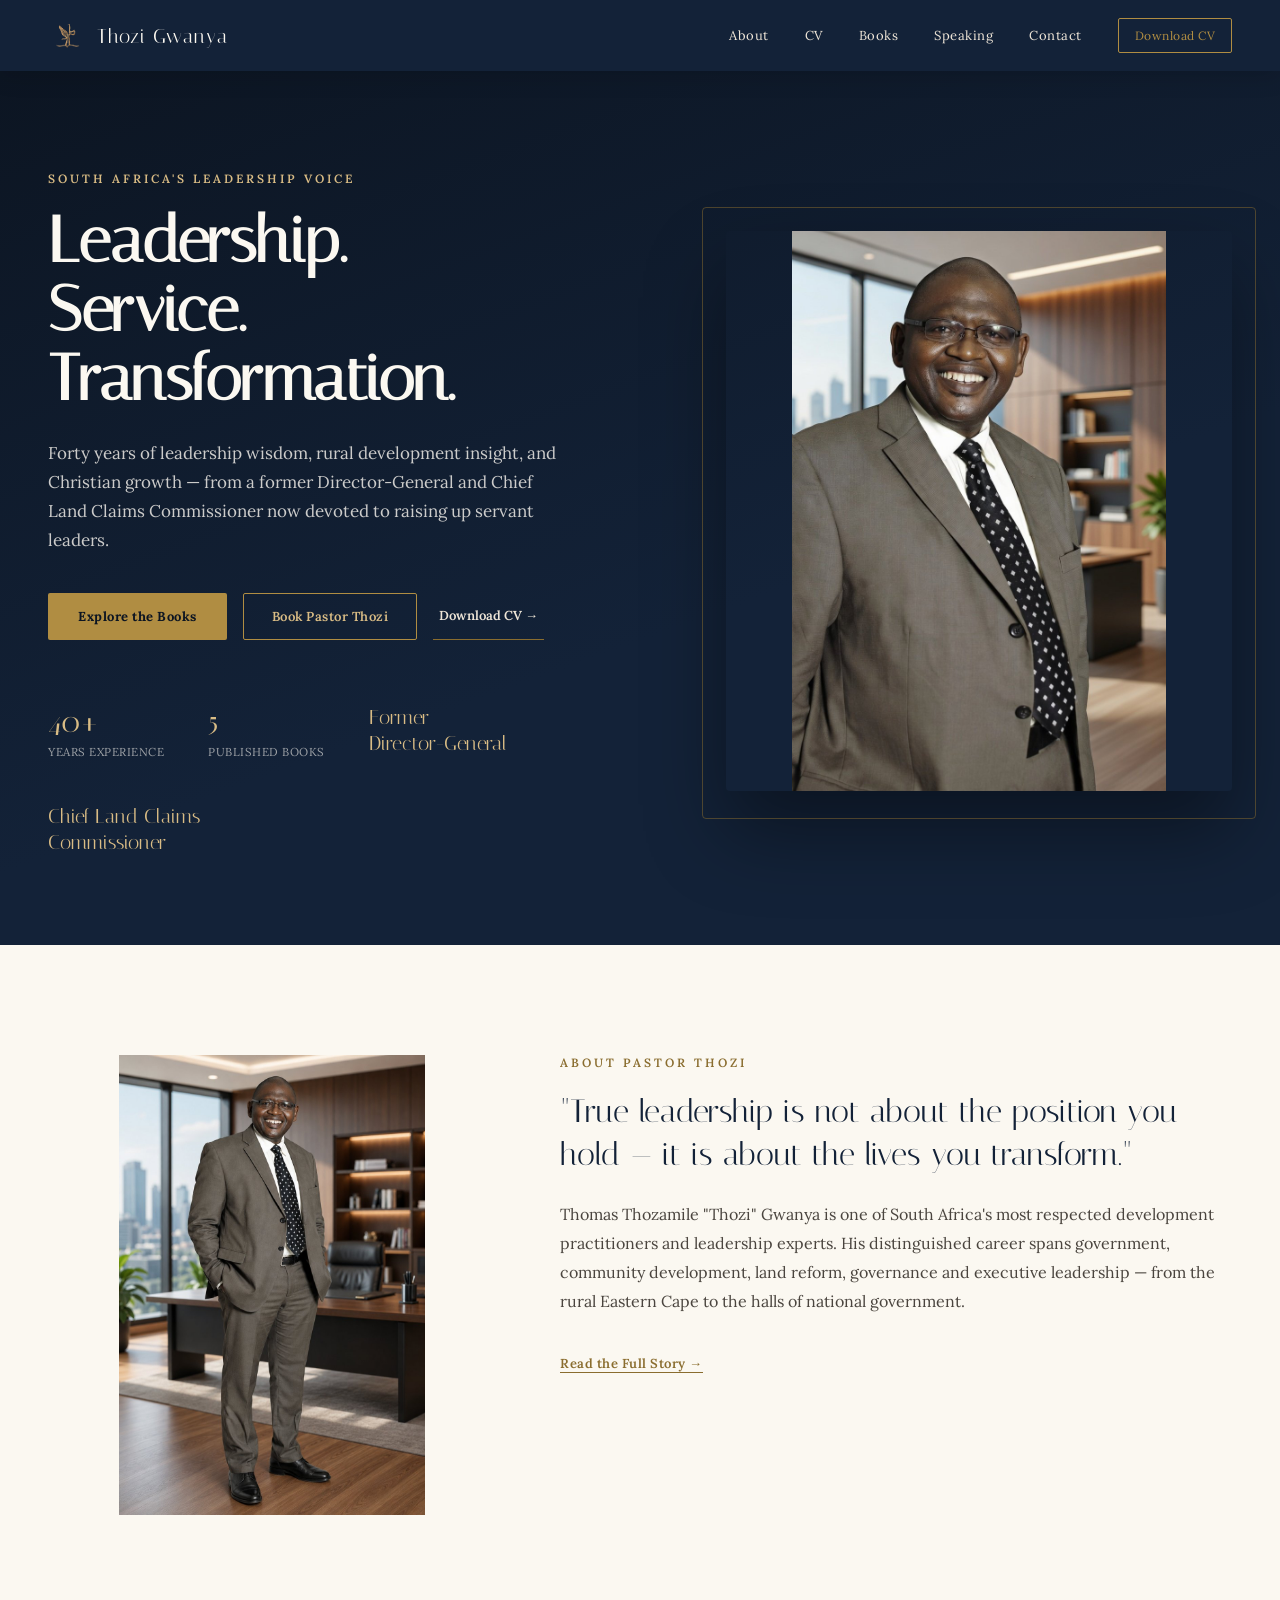
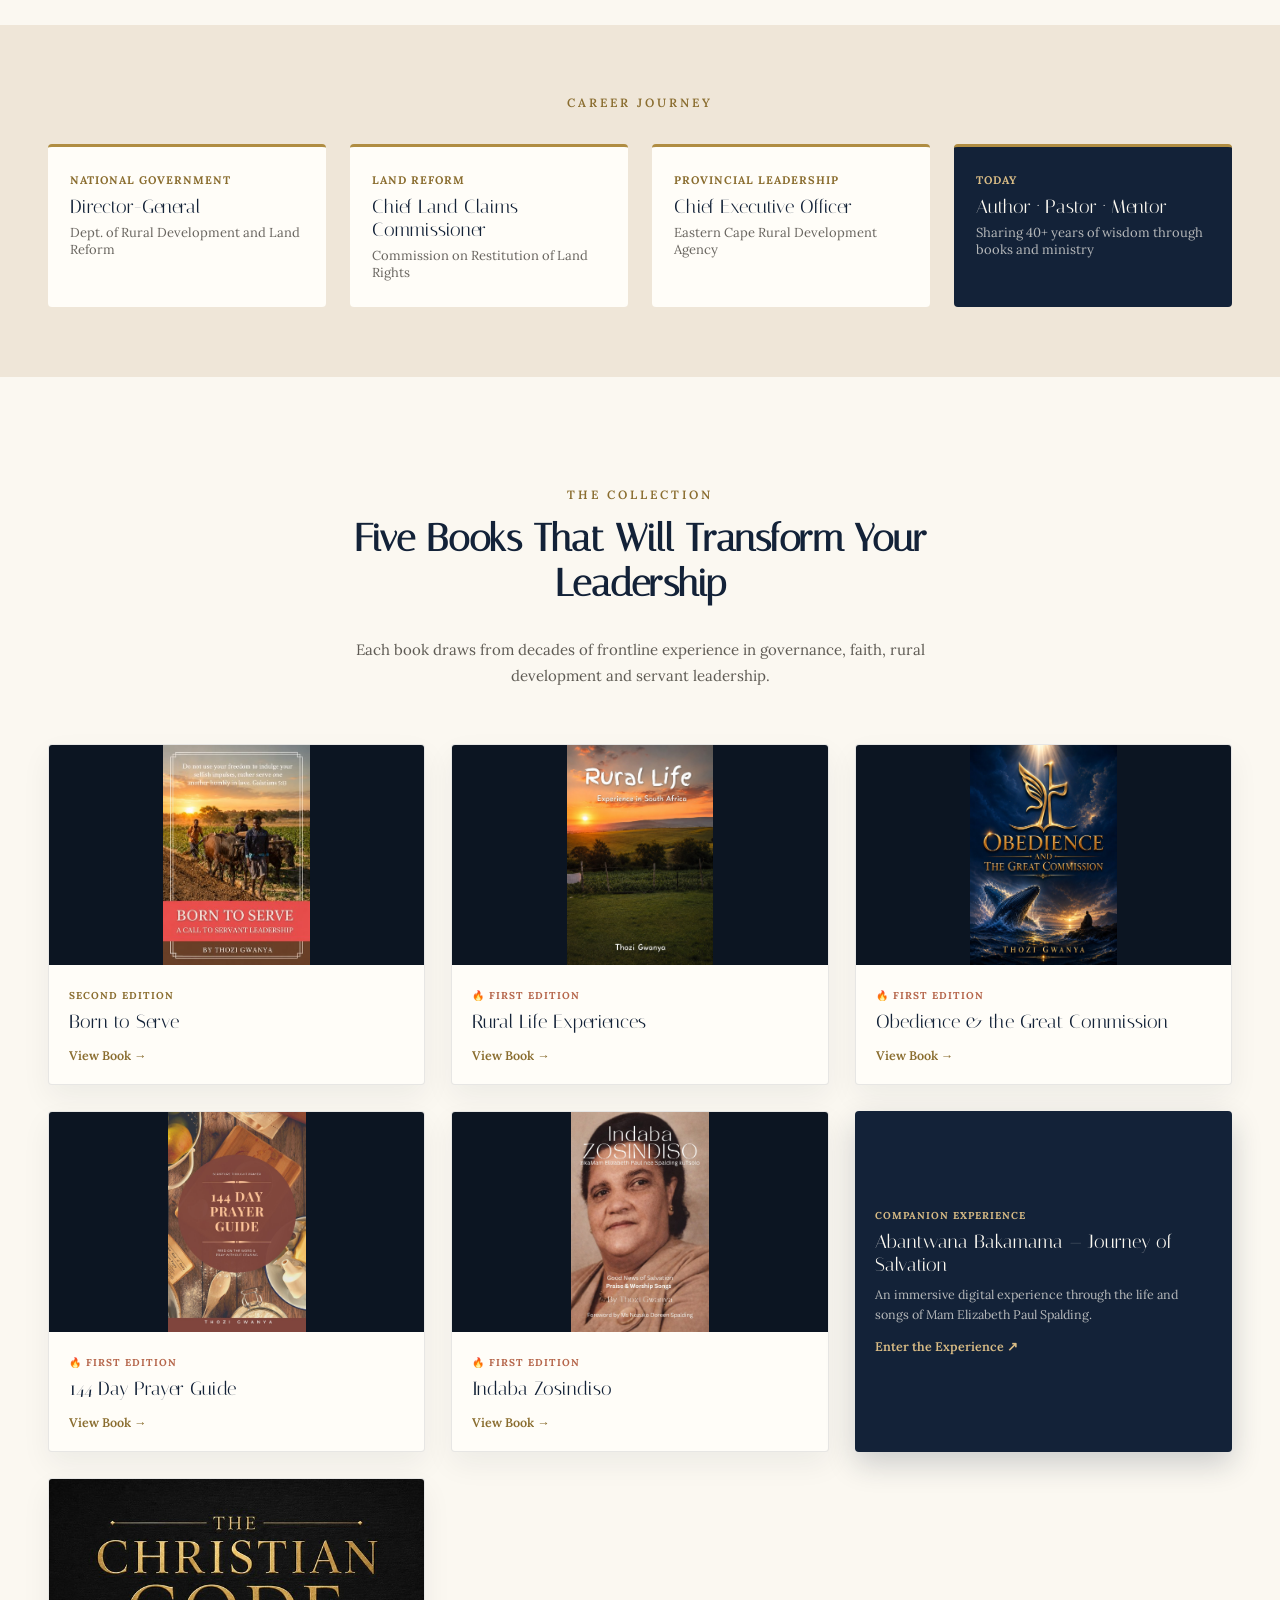
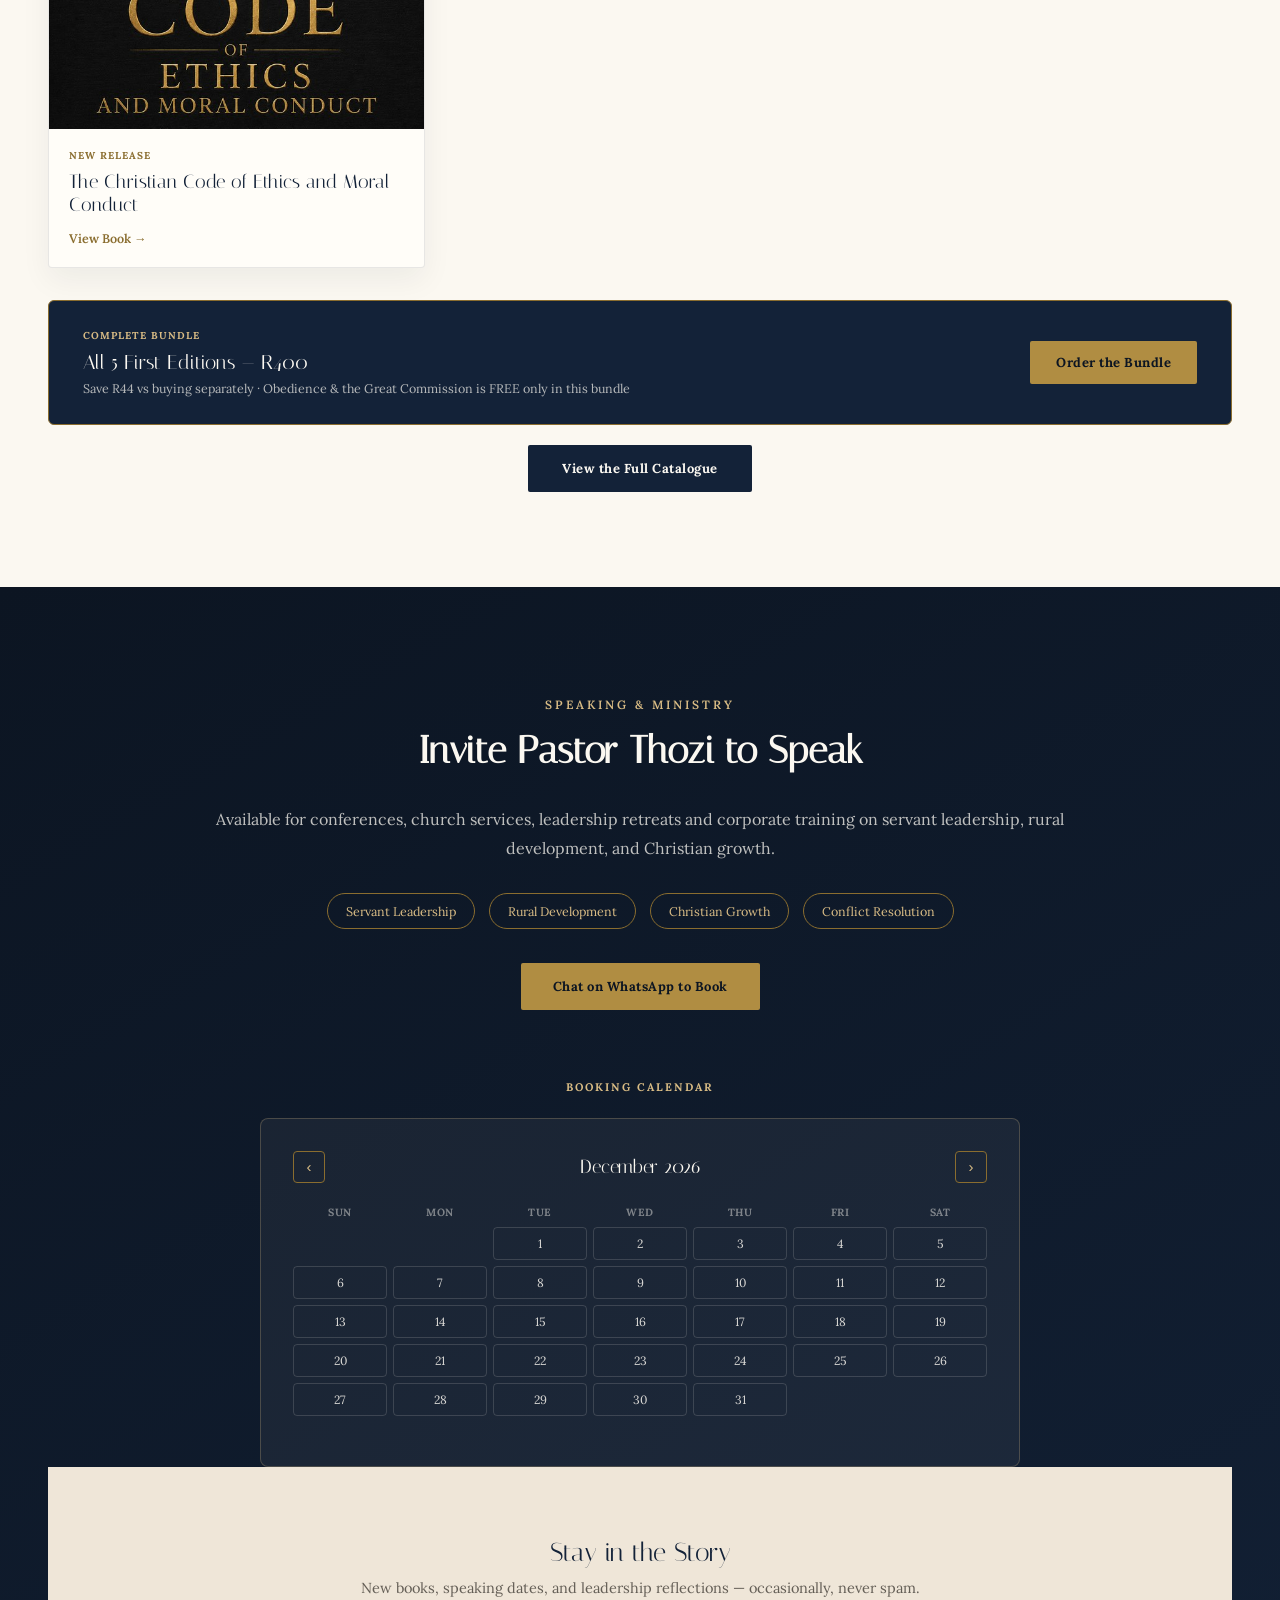
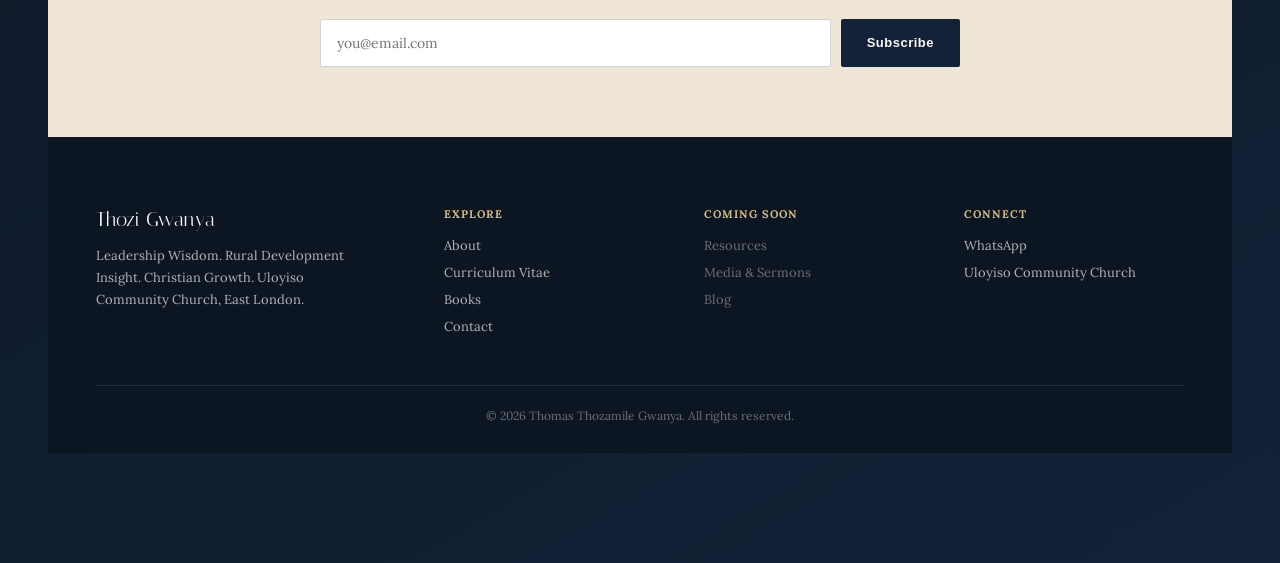
==== index.html @ d4ca09fa "Add Christian Code book catalogue entry" ====
<!DOCTYPE html>
<html lang="en">
<head>
<meta charset="UTF-8" />
<meta name="viewport" content="width=device-width, initial-scale=1.0" />
<title>Thozi Gwanya — Leadership. Service. Transformation.</title>
<link rel="preconnect" href="https://fonts.googleapis.com" />
<link href="https://fonts.googleapis.com/css2?family=Italiana&family=Lora:ital,wght@0,400;0,500;0,600;0,700;1,400&display=swap" rel="stylesheet" />
<style>
body { margin: 0; }

    body { margin: 0; background: #FBF8F1; font-family: 'Lora', serif; }
    a { color: #B08D42; text-decoration: none; }
    a:hover { color: #8A6D2F; }
    @keyframes fadeUp { from { opacity: 0; transform: translateY(18px); } to { opacity: 1; transform: translateY(0); } }
  
</style>
</head>
<body>


<div style="--navy:#132238; --navy-deep:#0C1522; --gold:#B08D42; --gold-lt:#D9BC85; --gold-dk:#8A6D2F; --cream:#FBF8F1; --white:#FFFDF8; --charcoal:#2A251F; --beige:#EFE6D8; background:var(--cream); color:var(--charcoal); overflow-x:hidden;">

  <!-- NAV -->
  <nav style="position:sticky; top:0; z-index:50; background:var(--navy); padding:18px 48px; display:flex; align-items:center; justify-content:space-between; box-shadow:0 4px 24px rgba(0,0,0,.15);">
    <a href="/" style="display:flex; align-items:center; gap:10px; font-family:'Italiana',serif; color:var(--cream); font-size:20px; letter-spacing:1px;"><img src="[data-uri]" alt="Uloyiso Community Church" style="height:28px; width:auto; mix-blend-mode:lighten;" />Thozi Gwanya</a>
    <div style="display:flex; align-items:center; gap:36px; flex-wrap:wrap;">
      <a href="/about" style="color:var(--beige); font-size:13px; letter-spacing:.5px;">About</a>
      <a href="/cv" style="color:var(--beige); font-size:13px; letter-spacing:.5px;">CV</a>
      <a href="/books" style="color:var(--beige); font-size:13px; letter-spacing:.5px;">Books</a>
      <a href="Home.html#speaking" style="color:var(--beige); font-size:13px; letter-spacing:.5px;">Speaking</a>
      <a href="/contact" style="color:var(--beige); font-size:13px; letter-spacing:.5px;">Contact</a>
      <a href="/cv" style="border:1px solid var(--gold); color:var(--gold); font-size:12px; letter-spacing:.5px; padding:9px 16px; border-radius:2px;">Download CV</a>
    </div>
  </nav>

  <!-- HERO -->
  <section style="position:relative; background:linear-gradient(160deg, var(--navy-deep) 0%, var(--navy) 60%); padding:100px 48px 90px; display:grid; grid-template-columns:1.1fr .9fr; gap:60px; align-items:center;">
    <div style="animation:fadeUp .8s ease both;">
      <div style="color:var(--gold-lt); font-size:12px; letter-spacing:3px; font-weight:600;">SOUTH AFRICA'S LEADERSHIP VOICE</div>
      <h1 style="font-family:'Italiana',serif; color:var(--cream); font-size:clamp(40px,5vw,68px); line-height:1.08; margin:20px 0 0;">Leadership.<br/>Service.<br/>Transformation.</h1>
      <p style="color:rgba(251,248,241,.8); font-size:17px; line-height:1.7; max-width:520px; margin-top:26px;">Forty years of leadership wisdom, rural development insight, and Christian growth — from a former Director-General and Chief Land Claims Commissioner now devoted to raising up servant leaders.</p>
      <div style="display:flex; gap:16px; margin-top:38px; flex-wrap:wrap;">
        <a href="/books" style="background:var(--gold); color:var(--navy-deep); padding:15px 30px; border-radius:2px; font-size:13px; font-weight:700; letter-spacing:.5px;">Explore the Books</a>
        <a href="Home.html#speaking" style="border:1px solid var(--gold); color:var(--gold-lt); padding:14px 28px; border-radius:2px; font-size:13px; font-weight:600; letter-spacing:.5px;">Book Pastor Thozi</a>
        <a href="/cv" style="color:var(--beige); padding:14px 6px; font-size:13px; font-weight:600; border-bottom:1px solid var(--gold-dk);">Download CV →</a>
      </div>
      <div style="display:flex; gap:44px; margin-top:64px; flex-wrap:wrap;">
        <div><div style="font-family:'Italiana',serif; color:var(--gold-lt); font-size:30px;">40+</div><div style="color:rgba(251,248,241,.6); font-size:11.5px; letter-spacing:.5px; margin-top:4px;">YEARS EXPERIENCE</div></div>
        <div><div style="font-family:'Italiana',serif; color:var(--gold-lt); font-size:30px;">5</div><div style="color:rgba(251,248,241,.6); font-size:11.5px; letter-spacing:.5px; margin-top:4px;">PUBLISHED BOOKS</div></div>
        <div><div style="font-family:'Italiana',serif; color:var(--gold-lt); font-size:20px; line-height:1.3;">Former<br/>Director-General</div></div>
        <div><div style="font-family:'Italiana',serif; color:var(--gold-lt); font-size:20px; line-height:1.3;">Chief Land Claims<br/>Commissioner</div></div>
      </div>
    </div>
    <div style="position:relative; min-width:0; animation:fadeUp 1s ease .1s both;">
      <div style="position:absolute; inset:-24px; border:1px solid var(--gold-dk); border-radius:4px; opacity:.5;"></div>
      <img src="[data-uri]" alt="Professional author portrait — Pastor Thozi Gwanya" loading="lazy" style="width:100%; height:560px; min-width:0; box-shadow:0 40px 80px rgba(0,0,0,.4);object-fit:contain;border-radius:4px;" /></image-slot>
    </div>
  </section>

  <!-- ABOUT TEASER -->
  <section style="max-width:1200px; margin:0 auto; padding:110px 48px; display:grid; grid-template-columns:.8fr 1.2fr; gap:64px; align-items:start;">
    <img src="[data-uri]" alt="Portrait — reflective, ministry setting" loading="lazy" style="width:100%; height:460px; min-width:0;object-fit:contain;border-radius:6px;" /></image-slot>
    <div>
      <div style="color:var(--gold-dk); font-size:12px; letter-spacing:3px; font-weight:600;">ABOUT PASTOR THOZI</div>
      <blockquote style="font-family:'Italiana',serif; font-size:32px; line-height:1.35; margin:20px 0 0; color:var(--navy);">"True leadership is not about the position you hold — it is about the lives you transform."</blockquote>
      <p style="font-size:16px; line-height:1.8; margin-top:24px; color:rgba(42,37,31,.85);">Thomas Thozamile "Thozi" Gwanya is one of South Africa's most respected development practitioners and leadership experts. His distinguished career spans government, community development, land reform, governance and executive leadership — from the rural Eastern Cape to the halls of national government.</p>
      <a href="/about" style="display:inline-block; margin-top:24px; font-size:13px; font-weight:600; letter-spacing:.5px; color:var(--gold-dk); border-bottom:1px solid var(--gold-dk);">Read the Full Story →</a>
    </div>
  </section>

  <!-- CAREER STRIP -->
  <section style="background:var(--beige); padding:70px 48px;">
    <div style="max-width:1200px; margin:0 auto;">
      <div style="text-align:center; color:var(--gold-dk); font-size:12px; letter-spacing:3px; font-weight:600;">CAREER JOURNEY</div>
      <div style="display:grid; grid-template-columns:repeat(4,1fr); gap:24px; margin-top:34px;">
        <div style="background:var(--white); padding:26px 22px; border-radius:4px; border-top:3px solid var(--gold);">
          <div style="font-size:11px; letter-spacing:1px; color:var(--gold-dk); font-weight:700;">NATIONAL GOVERNMENT</div>
          <div style="font-family:'Italiana',serif; font-size:19px; margin-top:8px; color:var(--navy);">Director-General</div>
          <div style="font-size:13px; margin-top:6px; color:rgba(42,37,31,.7);">Dept. of Rural Development and Land Reform</div>
        </div>
        <div style="background:var(--white); padding:26px 22px; border-radius:4px; border-top:3px solid var(--gold);">
          <div style="font-size:11px; letter-spacing:1px; color:var(--gold-dk); font-weight:700;">LAND REFORM</div>
          <div style="font-family:'Italiana',serif; font-size:19px; margin-top:8px; color:var(--navy);">Chief Land Claims Commissioner</div>
          <div style="font-size:13px; margin-top:6px; color:rgba(42,37,31,.7);">Commission on Restitution of Land Rights</div>
        </div>
        <div style="background:var(--white); padding:26px 22px; border-radius:4px; border-top:3px solid var(--gold);">
          <div style="font-size:11px; letter-spacing:1px; color:var(--gold-dk); font-weight:700;">PROVINCIAL LEADERSHIP</div>
          <div style="font-family:'Italiana',serif; font-size:19px; margin-top:8px; color:var(--navy);">Chief Executive Officer</div>
          <div style="font-size:13px; margin-top:6px; color:rgba(42,37,31,.7);">Eastern Cape Rural Development Agency</div>
        </div>
        <div style="background:var(--navy); padding:26px 22px; border-radius:4px; border-top:3px solid var(--gold);">
          <div style="font-size:11px; letter-spacing:1px; color:var(--gold-lt); font-weight:700;">TODAY</div>
          <div style="font-family:'Italiana',serif; font-size:19px; margin-top:8px; color:var(--cream);">Author · Pastor · Mentor</div>
          <div style="font-size:13px; margin-top:6px; color:rgba(251,248,241,.7);">Sharing 40+ years of wisdom through books and ministry</div>
        </div>
      </div>
    </div>
  </section>

  <!-- BOOKS TEASER -->
  <section style="max-width:1280px; margin:0 auto; padding:110px 48px;">
    <div style="text-align:center; max-width:640px; margin:0 auto;">
      <div style="color:var(--gold-dk); font-size:12px; letter-spacing:3px; font-weight:600;">THE COLLECTION</div>
      <h2 style="font-family:'Italiana',serif; font-size:38px; margin-top:14px; color:var(--navy);">Five Books That Will Transform Your Leadership</h2>
      <p style="font-size:15px; line-height:1.7; margin-top:14px; color:rgba(42,37,31,.75);">Each book draws from decades of frontline experience in governance, faith, rural development and servant leadership.</p>
    </div>
    <div style="display:grid; grid-template-columns:repeat(3,1fr); gap:26px; margin-top:56px;">
      <div style="background:var(--white); border:1px solid rgba(19,34,56,.1); border-radius:4px; overflow:hidden; box-shadow:0 12px 30px rgba(19,34,56,.06);">
        <img src="[data-uri]" alt="Born to Serve — cover" loading="lazy" style="width:100%; height:220px; background:var(--navy-deep);object-fit:contain;" /></image-slot>
        <div style="padding:20px;">
          <div style="font-size:10px; letter-spacing:1px; font-weight:700; color:var(--gold-dk);">SECOND EDITION</div>
          <div style="font-family:'Italiana',serif; font-size:19px; margin-top:8px; color:var(--navy);">Born to Serve</div>
          <a href="/campaigns/born-to-serve" style="display:block; margin-top:14px; font-size:12.5px; font-weight:600; color:var(--gold-dk);">View Book →</a>
        </div>
      </div>
      <div style="background:var(--white); border:1px solid rgba(19,34,56,.1); border-radius:4px; overflow:hidden; box-shadow:0 12px 30px rgba(19,34,56,.06);">
        <img src="[data-uri]" alt="Rural Life Experiences — cover" loading="lazy" style="width:100%; height:220px; background:var(--navy-deep);object-fit:contain;" /></image-slot>
        <div style="padding:20px;">
          <div style="font-size:10px; letter-spacing:1px; font-weight:700; color:#B5654A;">🔥 FIRST EDITION</div>
          <div style="font-family:'Italiana',serif; font-size:19px; margin-top:8px; color:var(--navy);">Rural Life Experiences</div>
          <a href="/books/rural-life" style="display:block; margin-top:14px; font-size:12.5px; font-weight:600; color:var(--gold-dk);">View Book →</a>
        </div>
      </div>
      <div style="background:var(--white); border:1px solid rgba(19,34,56,.1); border-radius:4px; overflow:hidden; box-shadow:0 12px 30px rgba(19,34,56,.06);">
        <img src="[data-uri]" alt="Obedience & the Great Commission — cover" loading="lazy" style="width:100%; height:220px; background:var(--navy-deep);object-fit:contain;" /></image-slot>
        <div style="padding:20px;">
          <div style="font-size:10px; letter-spacing:1px; font-weight:700; color:#B5654A;">🔥 FIRST EDITION</div>
          <div style="font-family:'Italiana',serif; font-size:19px; margin-top:8px; color:var(--navy);">Obedience &amp; the Great Commission</div>
          <a href="/books/obedience" style="display:block; margin-top:14px; font-size:12.5px; font-weight:600; color:var(--gold-dk);">View Book →</a>
        </div>
      </div>
      <div style="background:var(--white); border:1px solid rgba(19,34,56,.1); border-radius:4px; overflow:hidden; box-shadow:0 12px 30px rgba(19,34,56,.06);">
        <img src="[data-uri]" alt="144 Day Prayer Guide — cover" loading="lazy" style="width:100%; height:220px; background:var(--navy-deep);object-fit:contain;" /></image-slot>
        <div style="padding:20px;">
          <div style="font-size:10px; letter-spacing:1px; font-weight:700; color:#B5654A;">🔥 FIRST EDITION</div>
          <div style="font-family:'Italiana',serif; font-size:19px; margin-top:8px; color:var(--navy);">144 Day Prayer Guide</div>
          <a href="/books/144-day-prayer-guide" style="display:block; margin-top:14px; font-size:12.5px; font-weight:600; color:var(--gold-dk);">View Book →</a>
        </div>
      </div>
      <div style="background:var(--white); border:1px solid rgba(19,34,56,.1); border-radius:4px; overflow:hidden; box-shadow:0 12px 30px rgba(19,34,56,.06);">
        <img src="[data-uri]" alt="Indaba Zosindiso — cover" loading="lazy" style="width:100%; height:220px; background:var(--navy-deep);object-fit:contain;" /></image-slot>
        <div style="padding:20px;">
          <div style="font-size:10px; letter-spacing:1px; font-weight:700; color:#B5654A;">🔥 FIRST EDITION</div>
          <div style="font-family:'Italiana',serif; font-size:19px; margin-top:8px; color:var(--navy);">Indaba Zosindiso</div>
          <a href="/books/indaba-zosindiso" style="display:block; margin-top:14px; font-size:12.5px; font-weight:600; color:var(--gold-dk);">View Book →</a>
        </div>
      </div>
      <div style="background:var(--navy); border-radius:4px; overflow:hidden; box-shadow:0 12px 30px rgba(19,34,56,.2); padding:20px; display:flex; flex-direction:column; justify-content:center;">
        <div style="font-size:10px; letter-spacing:1px; font-weight:700; color:var(--gold-lt);">COMPANION EXPERIENCE</div>
        <div style="font-family:'Italiana',serif; font-size:19px; margin-top:8px; color:var(--cream);">Abantwana Bakamama — Journey of Salvation</div>
        <div style="font-size:12.5px; margin-top:8px; color:rgba(251,248,241,.7); line-height:1.6;">An immersive digital experience through the life and songs of Mam Elizabeth Paul Spalding.</div>
        <a href="https://indaba-zosindiso.base44.app/" target="_blank" style="display:block; margin-top:14px; font-size:12.5px; font-weight:600; color:var(--gold-lt);">Enter the Experience ↗</a>
      </div>
      <div style="background:var(--white); border:1px solid rgba(19,34,56,.1); border-radius:4px; overflow:hidden; box-shadow:0 12px 30px rgba(19,34,56,.06);">
        <img src="images/christian-code-cover.jpg" alt="The Christian Code of Ethics and Moral Conduct book cover" style="width:100%; height:250px; object-fit:cover; object-position:center top; display:block;">
        <div style="padding:20px;">
          <div style="font-size:10px; letter-spacing:1px; font-weight:700; color:var(--gold-dk);">NEW RELEASE</div>
          <div style="font-family:'Italiana',serif; font-size:19px; margin-top:8px; color:var(--navy);">The Christian Code of Ethics and Moral Conduct</div>
          <a href="christian-code.html" style="display:block; margin-top:14px; font-size:12.5px; font-weight:600; color:var(--gold-dk);">View Book →</a>
        </div>
      </div>
    </div>
    <div style="margin-top:32px; background:var(--navy); border:1px solid var(--gold-dk); border-radius:6px; padding:28px 34px; display:flex; justify-content:space-between; align-items:center; flex-wrap:wrap; gap:20px;">
      <div>
        <div style="font-size:10px; letter-spacing:1px; font-weight:700; color:var(--gold-lt);">COMPLETE BUNDLE</div>
        <div style="font-family:'Italiana',serif; font-size:20px; margin-top:8px; color:var(--cream);">All 5 First Editions — R400</div>
        <div style="font-size:12.5px; margin-top:6px; color:rgba(251,248,241,.7);">Save R44 vs buying separately · Obedience &amp; the Great Commission is FREE only in this bundle</div>
      </div>
      <a href="https://wa.me/27726284552?text=Hi%2C%20I%27d%20like%20to%20order%20the%20Complete%20Bundle%20of%20all%205%20First%20Edition%20ebooks%20(R400).." target="_blank" style="background:var(--gold); color:var(--navy-deep); padding:13px 26px; border-radius:2px; font-size:13px; font-weight:700; letter-spacing:.5px; white-space:nowrap;">Order the Bundle</a>
    </div>
    <div style="text-align:center; margin-top:32px;">
      <a href="/books" style="background:var(--navy); color:var(--cream); padding:15px 34px; border-radius:2px; font-size:13px; font-weight:700; letter-spacing:.5px;">View the Full Catalogue</a>
    </div>
  </section>

  <!-- SPEAKING -->
  <section id="speaking" style="background:linear-gradient(150deg, var(--navy-deep), var(--navy)); padding:110px 48px;">
    <div style="max-width:900px; margin:0 auto; text-align:center;">
      <div style="color:var(--gold-lt); font-size:12px; letter-spacing:3px; font-weight:600;">SPEAKING &amp; MINISTRY</div>
      <h2 style="font-family:'Italiana',serif; font-size:38px; margin-top:16px; color:var(--cream);">Invite Pastor Thozi to Speak</h2>
      <p style="font-size:16px; line-height:1.8; margin-top:18px; color:rgba(251,248,241,.75);">Available for conferences, church services, leadership retreats and corporate training on servant leadership, rural development, and Christian growth.</p>
      <div style="display:flex; justify-content:center; gap:14px; flex-wrap:wrap; margin-top:30px;">
        <span style="border:1px solid var(--gold-dk); color:var(--gold-lt); padding:9px 18px; border-radius:20px; font-size:12.5px;">Servant Leadership</span>
        <span style="border:1px solid var(--gold-dk); color:var(--gold-lt); padding:9px 18px; border-radius:20px; font-size:12.5px;">Rural Development</span>
        <span style="border:1px solid var(--gold-dk); color:var(--gold-lt); padding:9px 18px; border-radius:20px; font-size:12.5px;">Christian Growth</span>
        <span style="border:1px solid var(--gold-dk); color:var(--gold-lt); padding:9px 18px; border-radius:20px; font-size:12.5px;">Conflict Resolution</span>
      </div>
      <a href="https://wa.me/27726284552?text=Hi%2C%20I%27d%20like%20to%20enquire%20about%20booking%20Pastor%20Thozi%20to%20speak." target="_blank" style="display:inline-block; margin-top:34px; background:var(--gold); color:var(--navy-deep); padding:15px 32px; border-radius:2px; font-size:13px; font-weight:700; letter-spacing:.5px;">Chat on WhatsApp to Book</a>
    </div>

    <!-- SPEAKING CALENDAR -->
    <div id="booking-calendar-slot" style="max-width:760px; margin:70px auto 0;"></div>

  <!-- NEWSLETTER -->
  <section style="background:var(--beige); padding:70px 48px;">
    <div style="max-width:640px; margin:0 auto; text-align:center;">
      <div style="font-family:'Italiana',serif; font-size:26px; color:var(--navy);">Stay in the Story</div>
      <p style="font-size:14.5px; color:rgba(42,37,31,.7); margin-top:10px;">New books, speaking dates, and leadership reflections — occasionally, never spam.</p>
      <form style="display:flex; gap:10px; margin-top:22px; flex-wrap:wrap; justify-content:center;" onsubmit="return false;">
        <input type="email" placeholder="you@email.com" style="flex:1; min-width:240px; padding:14px 16px; border:1px solid rgba(19,34,56,.2); border-radius:2px; font-family:'Lora',serif; font-size:14px;" />
        <button style="background:var(--navy); color:var(--cream); border:none; padding:14px 26px; border-radius:2px; font-size:13px; font-weight:700; letter-spacing:.5px; cursor:pointer;">Subscribe</button>
      </form>
    </div>
  </section>

  <!-- FOOTER -->
  <footer style="background:var(--navy-deep); padding:70px 48px 30px; color:rgba(251,248,241,.7);">
    <div style="max-width:1200px; margin:0 auto; display:grid; grid-template-columns:1.4fr 1fr 1fr 1fr; gap:40px;">
      <div>
        <div style="font-family:'Italiana',serif; color:var(--cream); font-size:20px;">Thozi Gwanya</div>
        <p style="font-size:13px; line-height:1.7; margin-top:14px; max-width:280px;">Leadership Wisdom. Rural Development Insight. Christian Growth. Uloyiso Community Church, East London.</p>
      </div>
      <div>
        <div style="color:var(--gold-lt); font-size:11px; letter-spacing:1px; font-weight:700;">EXPLORE</div>
        <div style="display:flex; flex-direction:column; gap:10px; margin-top:16px; font-size:13px;">
          <a href="/about" style="color:rgba(251,248,241,.7);">About</a>
          <a href="/cv" style="color:rgba(251,248,241,.7);">Curriculum Vitae</a>
          <a href="/books" style="color:rgba(251,248,241,.7);">Books</a>
          <a href="/contact" style="color:rgba(251,248,241,.7);">Contact</a>
        </div>
      </div>
      <div>
        <div style="color:var(--gold-lt); font-size:11px; letter-spacing:1px; font-weight:700;">COMING SOON</div>
        <div style="display:flex; flex-direction:column; gap:10px; margin-top:16px; font-size:13px;">
          <span style="color:rgba(251,248,241,.4);">Resources</span>
          <span style="color:rgba(251,248,241,.4);">Media &amp; Sermons</span>
          <span style="color:rgba(251,248,241,.4);">Blog</span>
        </div>
      </div>
      <div>
        <div style="color:var(--gold-lt); font-size:11px; letter-spacing:1px; font-weight:700;">CONNECT</div>
        <div style="display:flex; flex-direction:column; gap:10px; margin-top:16px; font-size:13px;">
          <a href="https://wa.me/27726284552" target="_blank" style="color:rgba(251,248,241,.7);">WhatsApp</a>
          <span style="color:rgba(251,248,241,.7);">Uloyiso Community Church</span>
        </div>
      </div>
    </div>
    <div style="max-width:1200px; margin:50px auto 0; padding-top:22px; border-top:1px solid rgba(251,248,241,.1); font-size:12px; text-align:center; color:rgba(251,248,241,.4);">© 2026 Thomas Thozamile Gwanya. All rights reserved.</div>
  </footer>

</div>



<script>
  var CAL_EVENTS = {
    '2026-09-12': { title: 'Leadership Summit', loc: 'East London · Servant Leadership', mon: 'SEP' },
    '2026-10-04': { title: 'Church Conference', loc: 'Venue TBC · Christian Growth', mon: 'OCT' },
    '2026-11-21': { title: 'Rural Development Forum', loc: 'Date to be confirmed', mon: 'NOV' },
  };
  var MONTH_NAMES = ['January','February','March','April','May','June','July','August','September','October','November','December'];
  var WEEKDAYS = ['SUN','MON','TUE','WED','THU','FRI','SAT'];
  var calViewDate = new Date();
  calViewDate.setDate(1);

  function calShiftMonth(delta) {
    calViewDate.setMonth(calViewDate.getMonth() + delta);
    renderCalendar();
  }

  function pad2(n) { return String(n).padStart(2, '0'); }

  function renderCalendar() {
    var y = calViewDate.getFullYear();
    var m = calViewDate.getMonth();
    document.getElementById('cal-month-label').textContent = MONTH_NAMES[m] + ' ' + y;

    var wdRow = document.getElementById('cal-weekdays');
    wdRow.innerHTML = '';
    WEEKDAYS.forEach(function(wd) {
      var d = document.createElement('div');
      d.style.cssText = 'text-align:center;font-size:10.5px;letter-spacing:.5px;color:rgba(251,248,241,.45);font-weight:700;padding-bottom:8px;';
      d.textContent = wd;
      wdRow.appendChild(d);
    });

    var firstDay = new Date(y, m, 1).getDay();
    var daysInMonth = new Date(y, m + 1, 0).getDate();
    var grid = document.getElementById('cal-grid');
    grid.innerHTML = '';
    for (var i = 0; i < firstDay; i++) {
      grid.appendChild(document.createElement('div'));
    }
    for (var day = 1; day <= daysInMonth; day++) {
      var key = y + '-' + pad2(m + 1) + '-' + pad2(day);
      var ev = CAL_EVENTS[key];
      var cell = document.createElement('div');
      cell.textContent = day;
      cell.style.cssText = 'text-align:center;padding:8px 0;border-radius:4px;font-size:12px;color:rgba(251,248,241,.85);';
      if (ev) {
        cell.title = ev.title;
        cell.style.background = 'var(--gold)';
        cell.style.color = 'var(--navy-deep)';
        cell.style.fontWeight = '700';
      } else {
        cell.style.border = '1px solid rgba(251,248,241,.15)';
      }
      grid.appendChild(cell);
    }

    var eventsWrap = document.getElementById('cal-events');
    eventsWrap.innerHTML = '';
    Object.keys(CAL_EVENTS).filter(function(key) {
      return key.slice(0, 7) === y + '-' + pad2(m + 1);
    }).sort().forEach(function(key) {
      var ev = CAL_EVENTS[key];
      var day = key.slice(-2).replace(/^0/, '');
      var card = document.createElement('div');
      card.style.cssText = 'background:rgba(251,248,241,.05);border:1px solid rgba(217,188,133,.25);border-radius:6px;padding:18px;display:flex;gap:14px;align-items:flex-start;';
      card.innerHTML = '<div style="background:var(--gold);color:var(--navy-deep);border-radius:4px;padding:8px 11px;text-align:center;min-width:50px;">' +
        '<div style="font-size:9px;font-weight:700;letter-spacing:1px;">' + ev.mon + '</div>' +
        '<div style="font-size:18px;font-weight:700;line-height:1;">' + day + '</div></div>' +
        '<div><div style="font-family:\'Italiana\',serif;font-size:14.5px;color:var(--cream);">' + ev.title + '</div>' +
        '<div style="font-size:11.5px;color:rgba(251,248,241,.6);margin-top:5px;">' + ev.loc + '</div></div>';
      eventsWrap.appendChild(card);
    });
  }
  function mountVisibleBookingCalendar() {
    var slot = document.getElementById("booking-calendar-slot");
    if (!slot) return;
    var source = slot.querySelector("#cal-month-label");
    if (source) return;
    var wrapper = document.createElement("div");
    wrapper.innerHTML = `
      <div style="text-align:center; color:var(--gold-lt, var(--gold-dark)); font-size:11px; letter-spacing:2px; font-weight:700;">BOOKING CALENDAR</div>
      <div style="background:rgba(251,248,241,.05); border:1px solid rgba(217,188,133,.25); border-radius:8px; padding:32px; margin-top:24px;">
        <div style="display:flex; align-items:center; justify-content:space-between;">
          <button onclick="calShiftMonth(-1)" aria-label="Previous month" style="background:none; border:1px solid var(--gold-dk, var(--gold-dark)); color:var(--gold-lt, var(--gold-dark)); width:32px; height:32px; border-radius:4px; font-size:15px; cursor:pointer;">‹</button>
          <div id="cal-month-label" style="font-family:'Italiana',serif; font-size:19px; color:var(--cream, var(--navy));">August 2026</div>
          <button onclick="calShiftMonth(1)" aria-label="Next month" style="background:none; border:1px solid var(--gold-dk, var(--gold-dark)); color:var(--gold-lt, var(--gold-dark)); width:32px; height:32px; border-radius:4px; font-size:15px; cursor:pointer;">›</button>
        </div>
        <div style="display:grid; grid-template-columns:repeat(7,1fr); gap:6px; margin-top:22px;" id="cal-weekdays"></div>
        <div style="display:grid; grid-template-columns:repeat(7,1fr); gap:6px;" id="cal-grid"></div>
        <div id="cal-events" style="margin-top:18px;"></div>
      </div>`;
    slot.appendChild(wrapper);
    renderCalendar();
  }

  mountVisibleBookingCalendar();
</script>
</body>
</html>
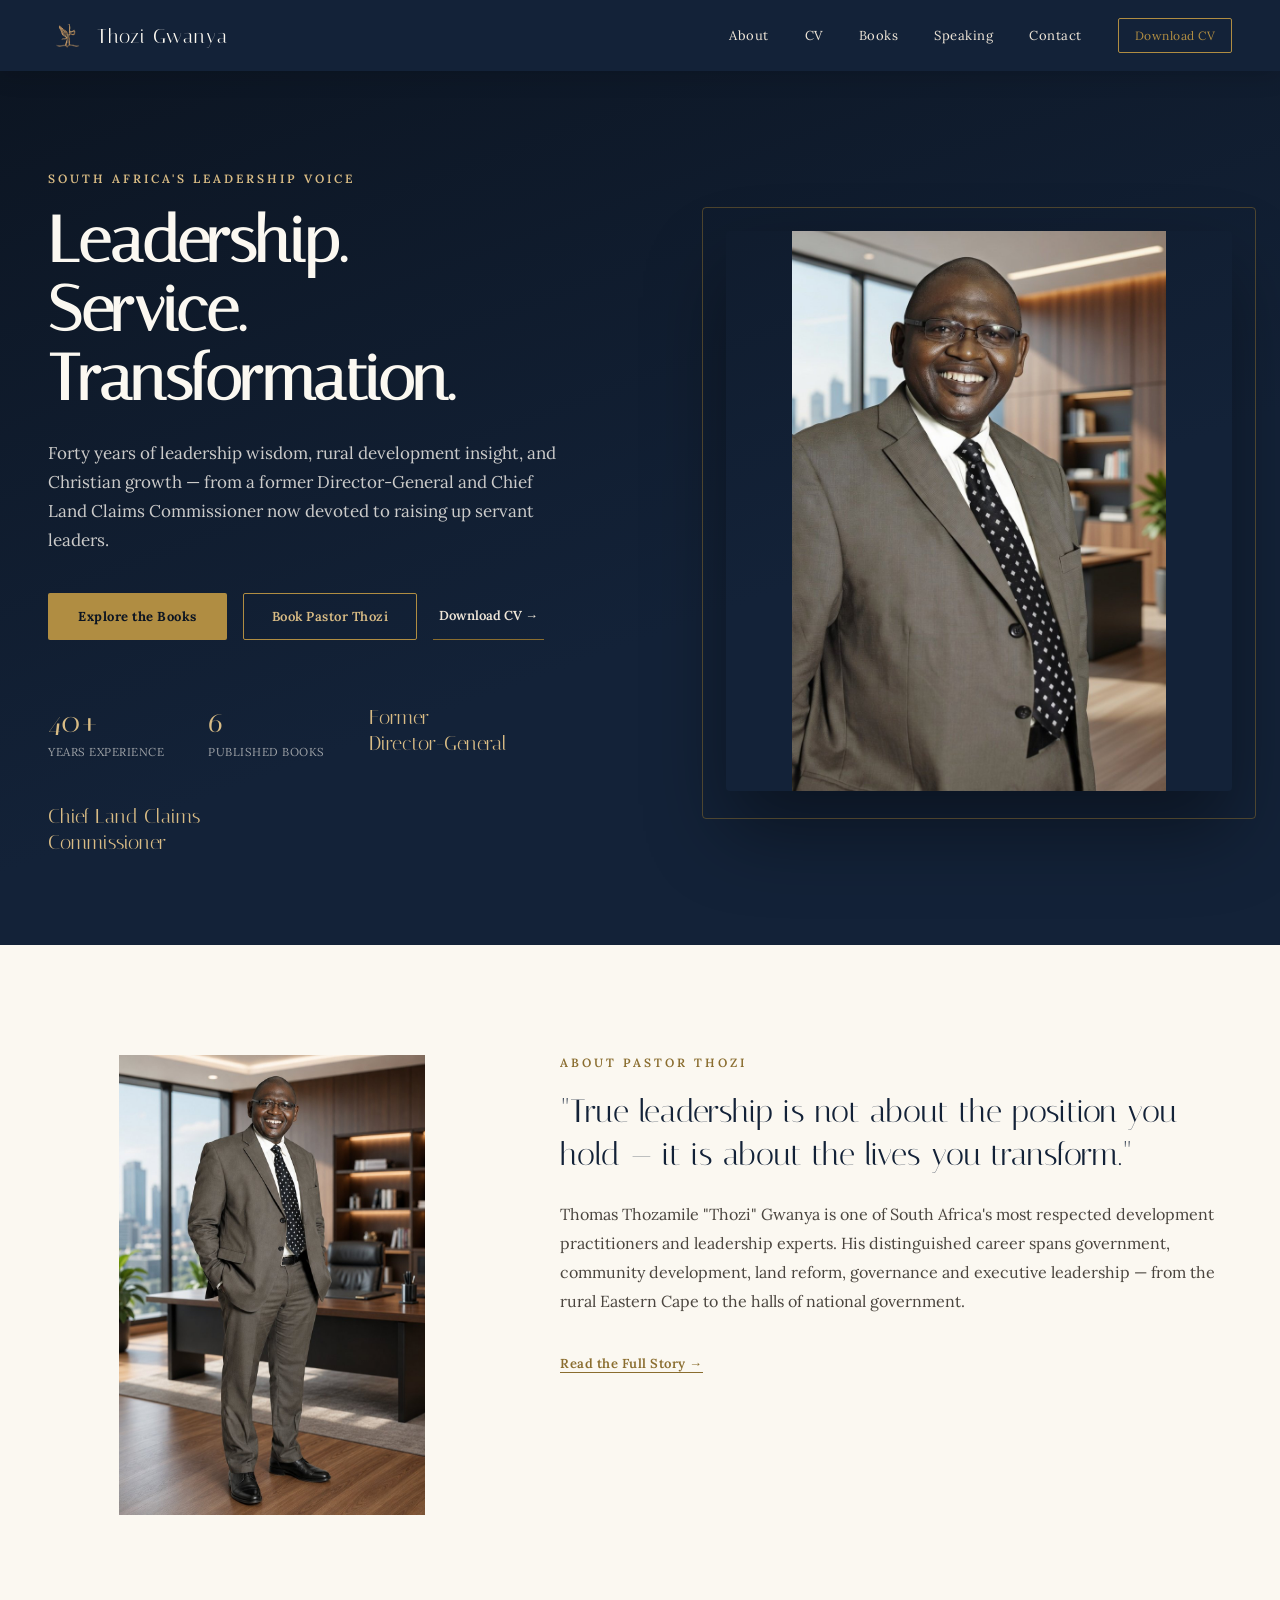
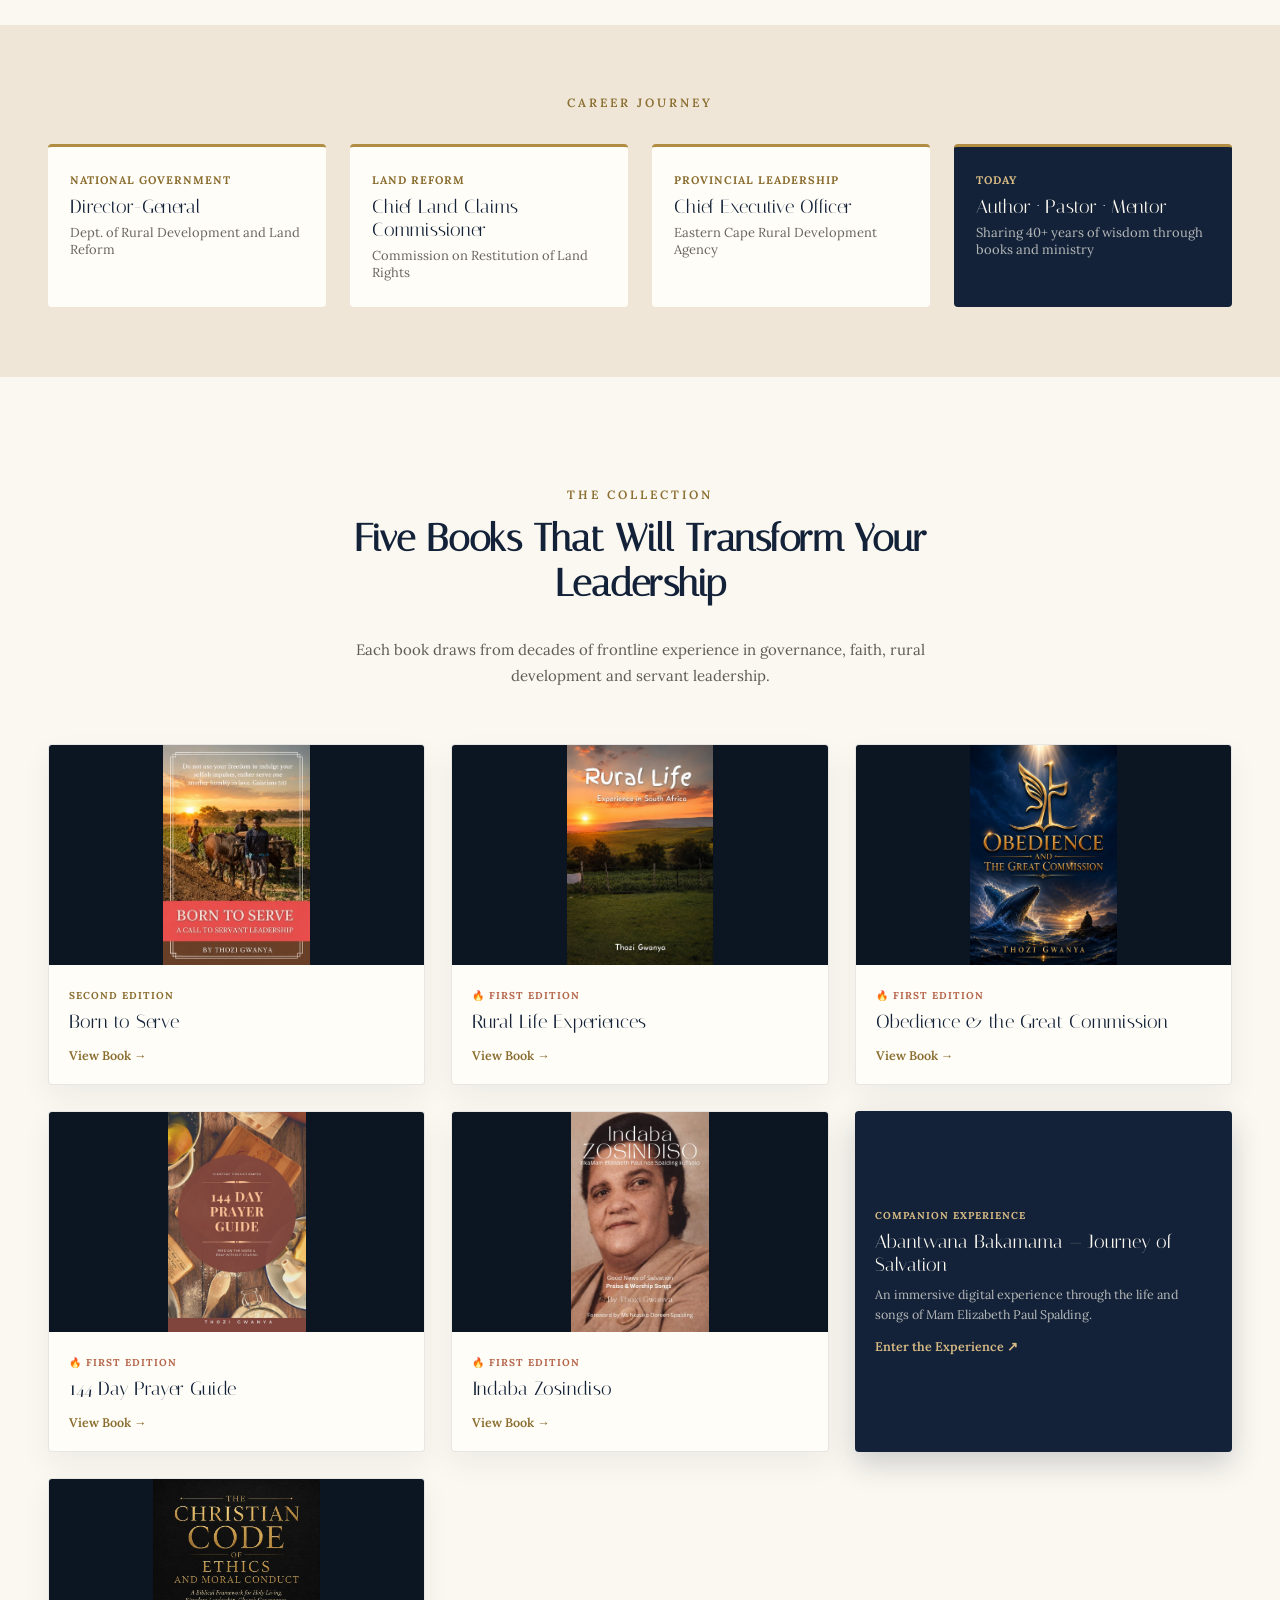
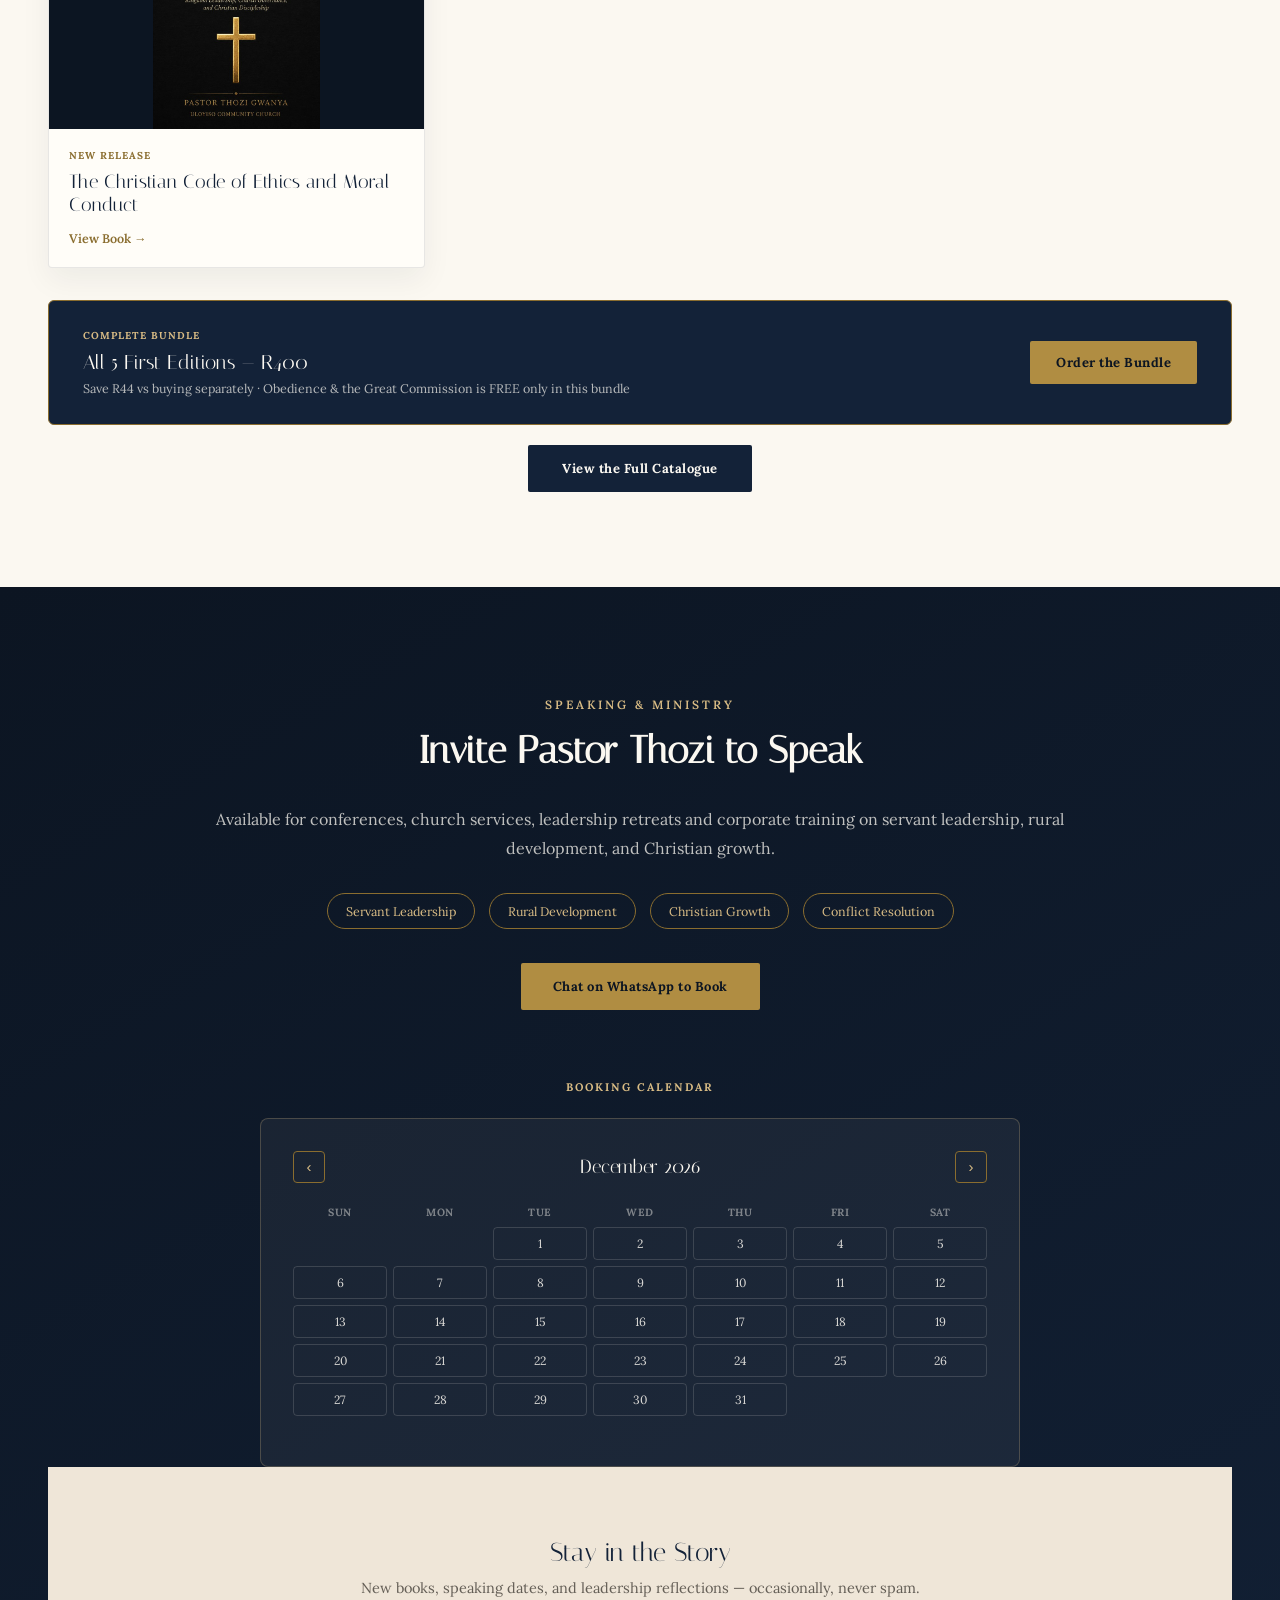
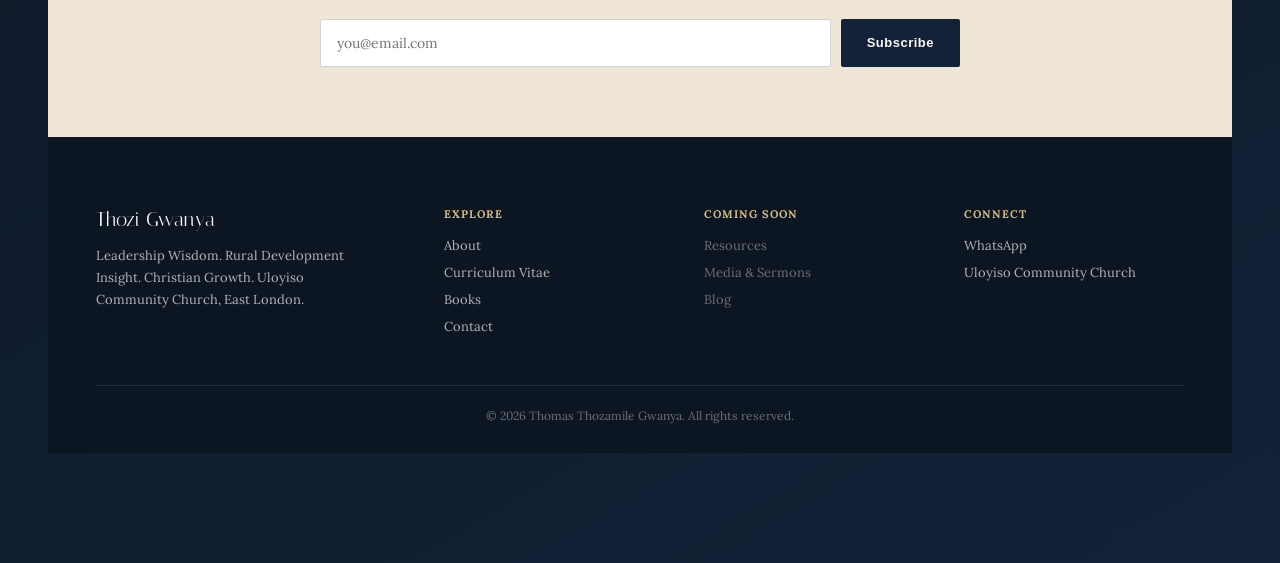
==== commit 3247f737: "Show six published books and full cover thumbnail" ====
--- a/index.html
+++ b/index.html
@@ -47,7 +47,7 @@
       </div>
       <div style="display:flex; gap:44px; margin-top:64px; flex-wrap:wrap;">
         <div><div style="font-family:'Italiana',serif; color:var(--gold-lt); font-size:30px;">40+</div><div style="color:rgba(251,248,241,.6); font-size:11.5px; letter-spacing:.5px; margin-top:4px;">YEARS EXPERIENCE</div></div>
-        <div><div style="font-family:'Italiana',serif; color:var(--gold-lt); font-size:30px;">5</div><div style="color:rgba(251,248,241,.6); font-size:11.5px; letter-spacing:.5px; margin-top:4px;">PUBLISHED BOOKS</div></div>
+        <div><div style="font-family:'Italiana',serif; color:var(--gold-lt); font-size:30px;">6</div><div style="color:rgba(251,248,241,.6); font-size:11.5px; letter-spacing:.5px; margin-top:4px;">PUBLISHED BOOKS</div></div>
         <div><div style="font-family:'Italiana',serif; color:var(--gold-lt); font-size:20px; line-height:1.3;">Former<br/>Director-General</div></div>
         <div><div style="font-family:'Italiana',serif; color:var(--gold-lt); font-size:20px; line-height:1.3;">Chief Land Claims<br/>Commissioner</div></div>
       </div>
@@ -153,7 +153,7 @@
         <a href="https://indaba-zosindiso.base44.app/" target="_blank" style="display:block; margin-top:14px; font-size:12.5px; font-weight:600; color:var(--gold-lt);">Enter the Experience ↗</a>
       </div>
       <div style="background:var(--white); border:1px solid rgba(19,34,56,.1); border-radius:4px; overflow:hidden; box-shadow:0 12px 30px rgba(19,34,56,.06);">
-        <img src="images/christian-code-cover.jpg" alt="The Christian Code of Ethics and Moral Conduct book cover" style="width:100%; height:250px; object-fit:cover; object-position:center top; display:block;">
+        <img src="images/christian-code-cover.jpg" alt="The Christian Code of Ethics and Moral Conduct book cover" style="width:100%; height:250px; object-fit:contain; object-position:center; background:var(--navy-deep); display:block;">
         <div style="padding:20px;">
           <div style="font-size:10px; letter-spacing:1px; font-weight:700; color:var(--gold-dk);">NEW RELEASE</div>
           <div style="font-family:'Italiana',serif; font-size:19px; margin-top:8px; color:var(--navy);">The Christian Code of Ethics and Moral Conduct</div>
